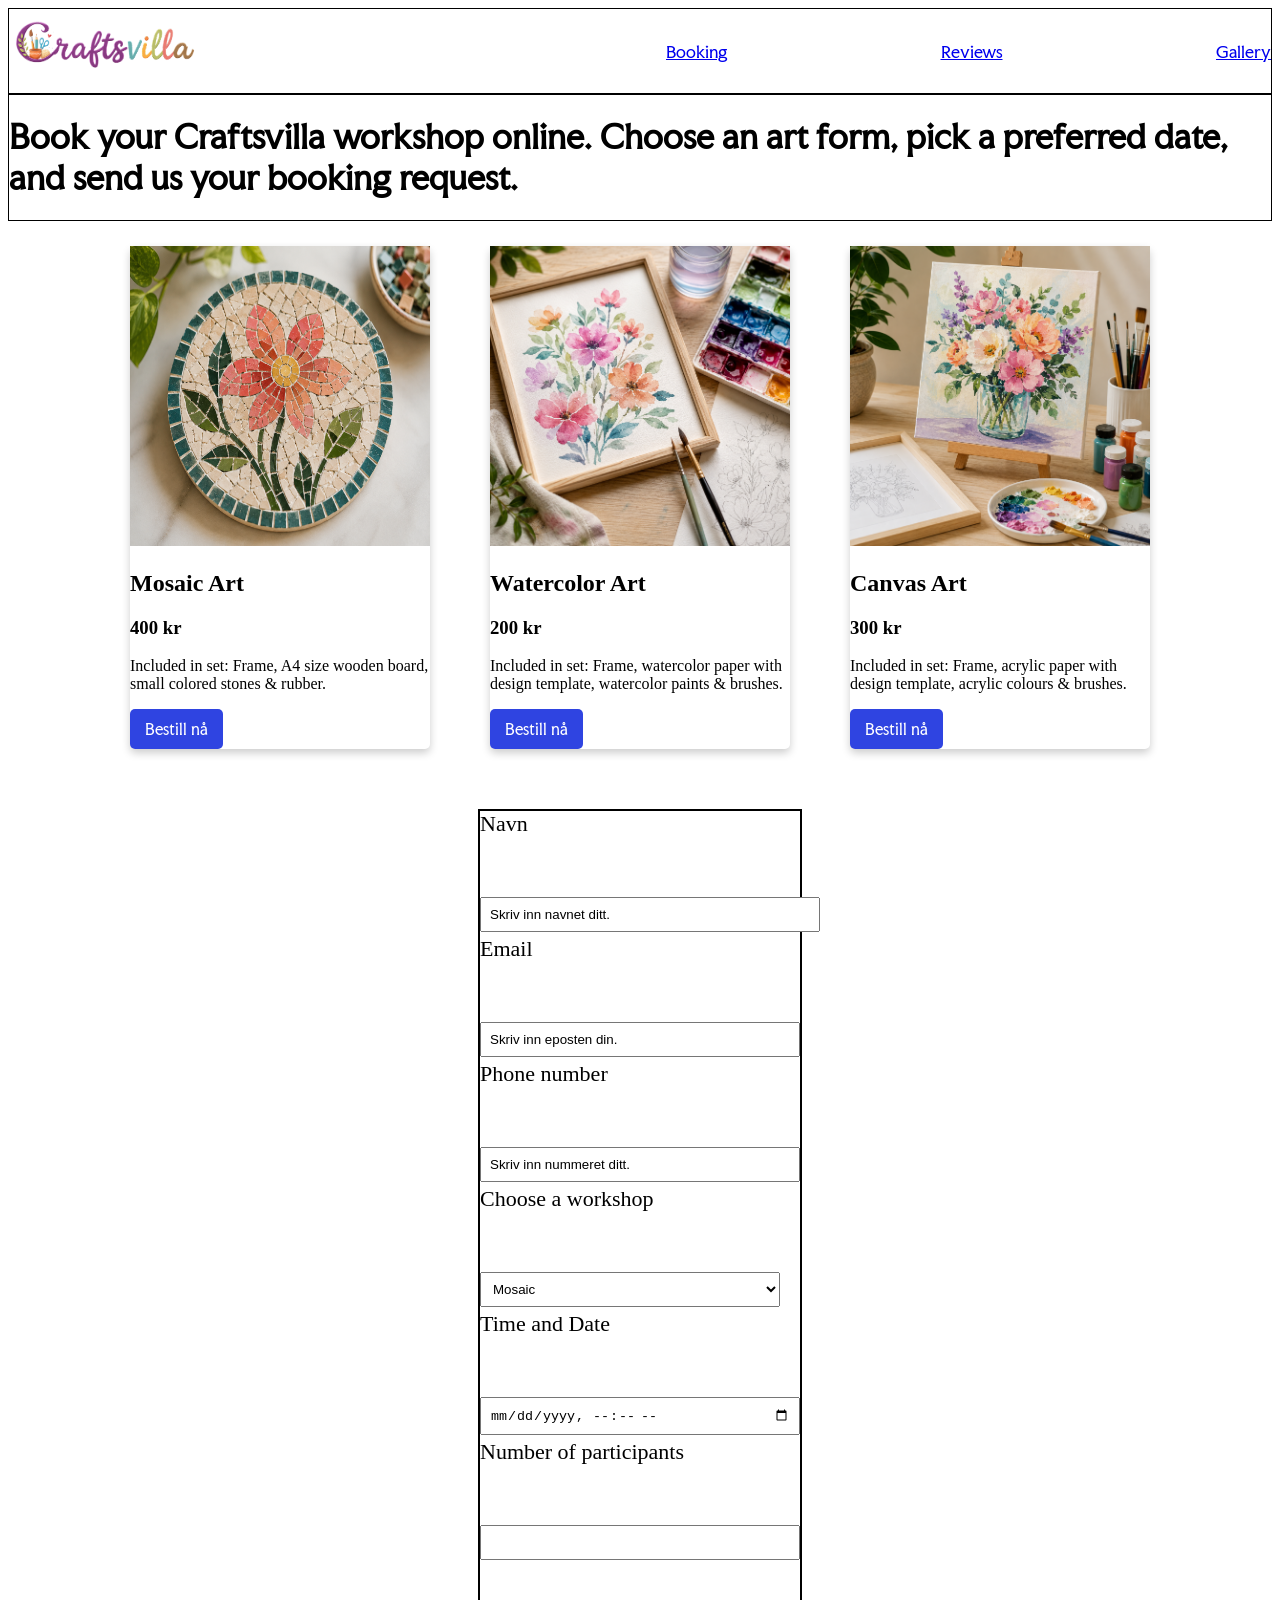
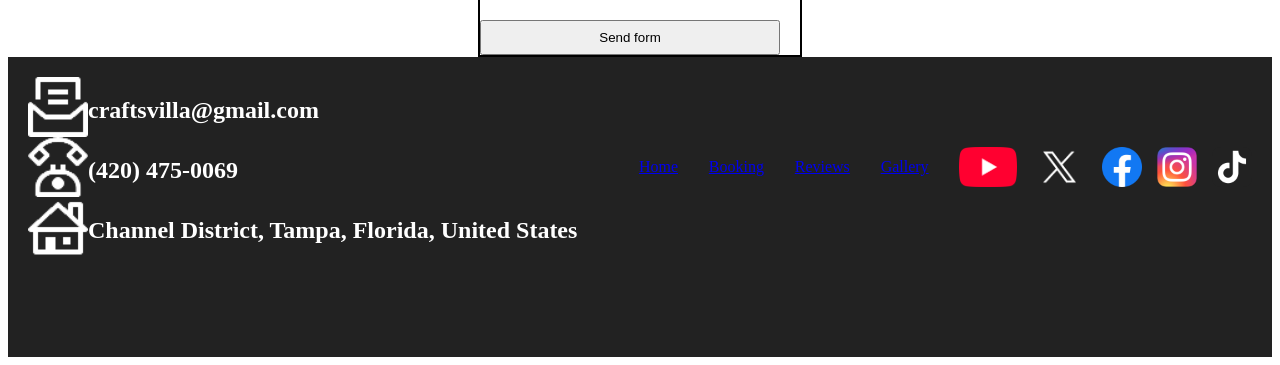
==== booking.html @ 63b982b1 "Second commit" ====
<!DOCTYPE html>
<html lang="en">
<head>
  <title>Booking - Craftsvilla</title>
  <meta charset="UTF-8">
  <meta name="viewport" content="width=device-width, initial-scale=1">
  <link rel="stylesheet" href="style.css">
  <style> @import url(https://fonts.googleapis.com/css2?family=Eagle+Lake&family=Faculty+Glyphic&display=swap);</style>
</head>
<body>
    <header>
        <nav>
            <a href="index.html">
              <img src="images/craftsvilla.png" alt="The logo of Craftsvilla">
            </a>
            <div class="nav-links"></div>
            <div id="booking">
             <a href="booking.html" title="Booking">Booking</a>
            </div>
             <div id="reviews">
                <a href="reviews.html" title="Reviews">Reviews</a>
            </div>
            <div id="gallery">
                <a href="gallery.html" title="Gallery">Gallery</a>
            </div>
        </nav>
    </header>
    <div id="intro">
    <h1>Book your Craftsvilla workshop online. Choose an art form, pick a preferred date, and send us your booking request.</h1>
    </div>
    <div class="product-cards">
                <div id="mosaic-card">
                    <img id="mosaic-img" src="images/mosaic.png" alt="">
                    <h2>Mosaic Art</h2>
                    <h3>400 kr</h3>
                    <p>Included in set: Frame, A4 size wooden board, small colored stones & rubber.</p>
                    <div class="art-button"><button>Bestill nå</button></div>
            </div>
             <div id="watercolor-card">
                    <img id="watercolor-img" src="images/watercolor.png" alt="">
                    <h2>Watercolor Art</h2>
                    <h3>200 kr</h3>
                    <p>Included in set: Frame, watercolor paper with design template, watercolor paints & brushes.</p>
                    <div class="art-button"><button>Bestill nå</button></div>
            </div>
            <div id="canvas-card">
                    <img id="canvas-img" src="images/canvas.png" alt="">
                    <h2>Canvas Art</h2>
                    <h3>300 kr</h3>
                    <p>Included in set: Frame, acrylic paper with design template, acrylic colours & brushes.</p>
                    <div class="art-button"><button>Bestill nå</button></div>
            </div>
            </div>
                <div class="form-container">
                <form action="">
                    <label for="">Navn</label> <br /><br />
                    <input
                        type="text"
                        name="name"
                        id="name"
                        value="Skriv inn navnet ditt."
                    />
                    <label for="">Email</label><br /><br />
                    <input 
                    type="text"
                    name="email"
                    id="email"
                    value="Skriv inn eposten din."
                    />
                    <label for="">Phone number</label> <br /><br />
                    <input 
                    type="text"
                    name="number"
                    id="number"
                    value="Skriv inn nummeret ditt."
                    />
                   <label for="workshop">Choose a workshop</label> <br /><br />
                   <select id="workshop" name="workshop">
                    <option value="mosaic">Mosaic</option>
                    <option value="watercolor">Watercolor</option>
                    <option value="canvas">Canvas</option>
                   </select>

                   <label for="time-date">Time and Date</label> <br /><br />
                   <input 
                   type="datetime-local"
                   name="date-time"
                   id="date-time"
                   />
                   <label for="participants">Number of participants</label> <br /><br />
                   <input 
                   type="number" 
                   name="participants" 
                   id="participants"
                   ><br /><br />
                    <input type="button" value="Send form" />

                </form>
                </div>
            
            <footer>
        <div class="footer-container">

          <div class="contact-info">

            <div class="email">
                <img src="images/email.png" alt="">
                    <h2>craftsvilla@gmail.com <h2>
                </div>

            <div class="contact">
                <img src="images/phone.png" alt="">
                    <h2>(420) 475-0069</h2>
                </div>

        <div class="location">
                <img src="images/address.png" alt="">
                    <h2>Channel District, Tampa, Florida, United States</h2>
                </div>
      </div>
      <div>
         </div class="footer-links">
         <a href="index.html">Home</a>
         <a href="index.html">Booking</a>
         <a href="index.html">Reviews</a>
         <a href="index.html">Gallery</a>
         <div>

        <div class="socialmedia">
                <img src="images/youtube.png" alt="YouTube">
                <img src="images/x.png" alt="X">
                <img src="images/facebook.png" alt="Facebook">
                <img src="images/instagram.png" alt="Instagram">
                <img src="images/tiktok.png" alt="">
            </div>
            
    </div>
    </footer>
<body>
<html>
---- style.css ----
nav {
    display: flex;
    flex-direction: row;
    justify-content: space-between;
    align-items: center;
    border: 1.5px solid black ;
}

.nav-links {
    display: flex;
    margin: 20px;
    gap: 60px;
}

nav img {
    height: 80px;
    width: 190px;
}

#booking {
    font-family: 'Faculty Glyphic';
}

#reviews {
    font-family: 'Faculty Glyphic';
}

#gallery {
    font-family: 'Faculty Glyphic';
}

.hero-content {
    display: flex;
    justify-content: space-between;
    align-items: center;
    position: relative;
    font-family: 'Faculty Glyphic';
}

#main-image {
    width: 100%;
    max-width: 1680px;
    height: 650px;
    object-fit: cover;
}

#order-button {
    position: absolute;
    bottom: 40px;
    left: 50%;
    transform: translateX(-50%);
}

#order-button button {
    background-color: #e1582f;
    color: white;
    border: none;
    padding: 10px 20px;
    border-radius: 10px;
    font-size: 20px;
    cursor: pointer;
    font-family: 'Faculty Glyphic';
}

#order-button button:hover {
    background-color: #e1592fbc;
}

#quotes {
    font-size: xx-large;
    border: 2px solid black ;
    font-family: 'Faculty Glyphic';
}

#order-button {
    cursor: pointer;
    margin-left: 0px;
}

.about {
    padding: 60px 80px;
    font-family: 'Faculty Glyphic';
}

.about > div {
    display: flex;
    gap: 60px;
    align-items: flex-start;
}

.about-us {
    width: 30%;
    margin-top: 120px;
    padding: 30px;
    background-color: white;
    border-radius: 12px;
    box-shadow: 0 4px 10px rgba(0,0,0,0.15);
}

.services {
    width: 70%;
}
.card {
    display: flex;
    flex-direction: row;
    justify-content: center;
    gap: 25px;
    margin: 15px;
    padding: 10px;
}

#mosaic-card {
  box-shadow: 0 4px 8px 0 rgba(0,0,0,0.2);
  transition: 0.3s;
  width: 300px;
  border-radius: 5px;
}

#mosaic-img {
    height: 300px;
    width: 300px;
}

#watercolor-card {
  box-shadow: 0 4px 8px 0 rgba(0,0,0,0.2);
  transition: 0.3s;
  width: 300px;
  border-radius: 5px;
}

#watercolor-img {
    height: 300px;
    width: 300px;
}

#canvas-card {
  box-shadow: 0 4px 8px 0 rgba(0,0,0,0.2);
  transition: 0.3s;
  width: 300px;
  border-radius: 5px;
}

#canvas-img {
    height: 300px;
    width: 300px;
}

#benefits {
    margin-top: 50px;
    text-align: center;
}

.benefits-container {
    display: flex;
    justify-content: center;
    gap: 30px;
}

.benefit-item img {
    width: 180px;
    height: 180px;
    object-fit: contain;
    border-radius: 50%;
}

#intro {
    font-size: medium;
    border: 1.5px solid black ;
    font-family: 'Faculty Glyphic';
}

.product-cards {
    display: flex;
    flex-direction: row;
    justify-content: center;
    gap: 60px;
    margin: 15px;
    padding: 10px;
}

#mosaic-card {
  box-shadow: 0 4px 8px 0 rgba(0,0,0,0.2);
  transition: 0.3s;
  width: 300px;
  border-radius: 5px;
}

#watercolor-card {
  box-shadow: 0 4px 8px 0 rgba(0,0,0,0.2);
  transition: 0.3s;
  width: 300px;
  border-radius: 5px;
}

#canvas-card {
  box-shadow: 0 4px 8px 0 rgba(0,0,0,0.2);
  transition: 0.3s;
  width: 300px;
  border-radius: 5px;
}

.art-button button {
    background-color: #2f44e1;
    color: white;
    border: none;
    padding: 10px 15px;
    border-radius: 5px;
    font-size: 15px;
    cursor: pointer;
    font-family: 'Faculty Glyphic';
}

.art-button button:hover {
    background-color: #2f44e1b4;
}

.form-container {
    display: flex;
    justify-content: center;
    margin-top: 50px;
}

form {
    max-width: 60%;
    font-size: 22px;
    display: flex;
    flex-direction: column;
    gap: 4px;
    border: 2.5px solid black;
}

form input,
form select {
    width: 300px;
    padding: 8px;
}

#name {
    width: 100%;
}

.review-cards {
    display: flex;
    flex-direction: row;
    background-color: #ffffff;
    max-width: 400px;
    width: 90%;
    padding: 24px;
    border-radius: 12px;
    box-shadow: 0 8px 24px rgba(0, 0, 0, 0.08);
    border: 1px solid #e2e8f0;
}
.avatar {
    width: 50px;
    height: 50px;
    border-radius: 50%;
    object-fit: cover;
}

.stars {
    color: #ecc94b;
}

#warner-review {
    display: flex;
    align-items: center;
    gap: 16px;
    margin-bottom: 16px;
}

#white-review {
    display: flex;
    align-items: center;
    gap: 16px;
    margin-bottom: 16px;
}

#homelander-review {
    display: flex;
    align-items: center;
    gap: 16px;
    margin-bottom: 16px;
}

.photo-gallery {
  display: flex;
  flex-wrap: wrap;
  gap: 15px;
  justify-content: center;
}

.gallery-img {
    height: 500px;
}

footer {
    background-color: #222;
    min-height: 260px;
    padding: 20px;
}

.footer-container {
    display: flex;
    justify-content: space-between;
    align-items: center;
}

.contact-info {
    align-items: center;
}

.email {
    display: flex;
    flex-direction: row;
    height: 60px;
    color: white;
}

.contact {
    display: flex;
    flex-direction: row;
    height: 60px;
    color: white;
}

.location {
    display: flex;
    flex-direction: row;
    height: 60px;
    color: white;
}

.footer-links {
    display: flex;
    flex-direction: column;
    gap: 10px;
}

.socialmedia {
    display: flex;
    gap: 15px;
}

.socialmedia img {
    height: 40px;
}
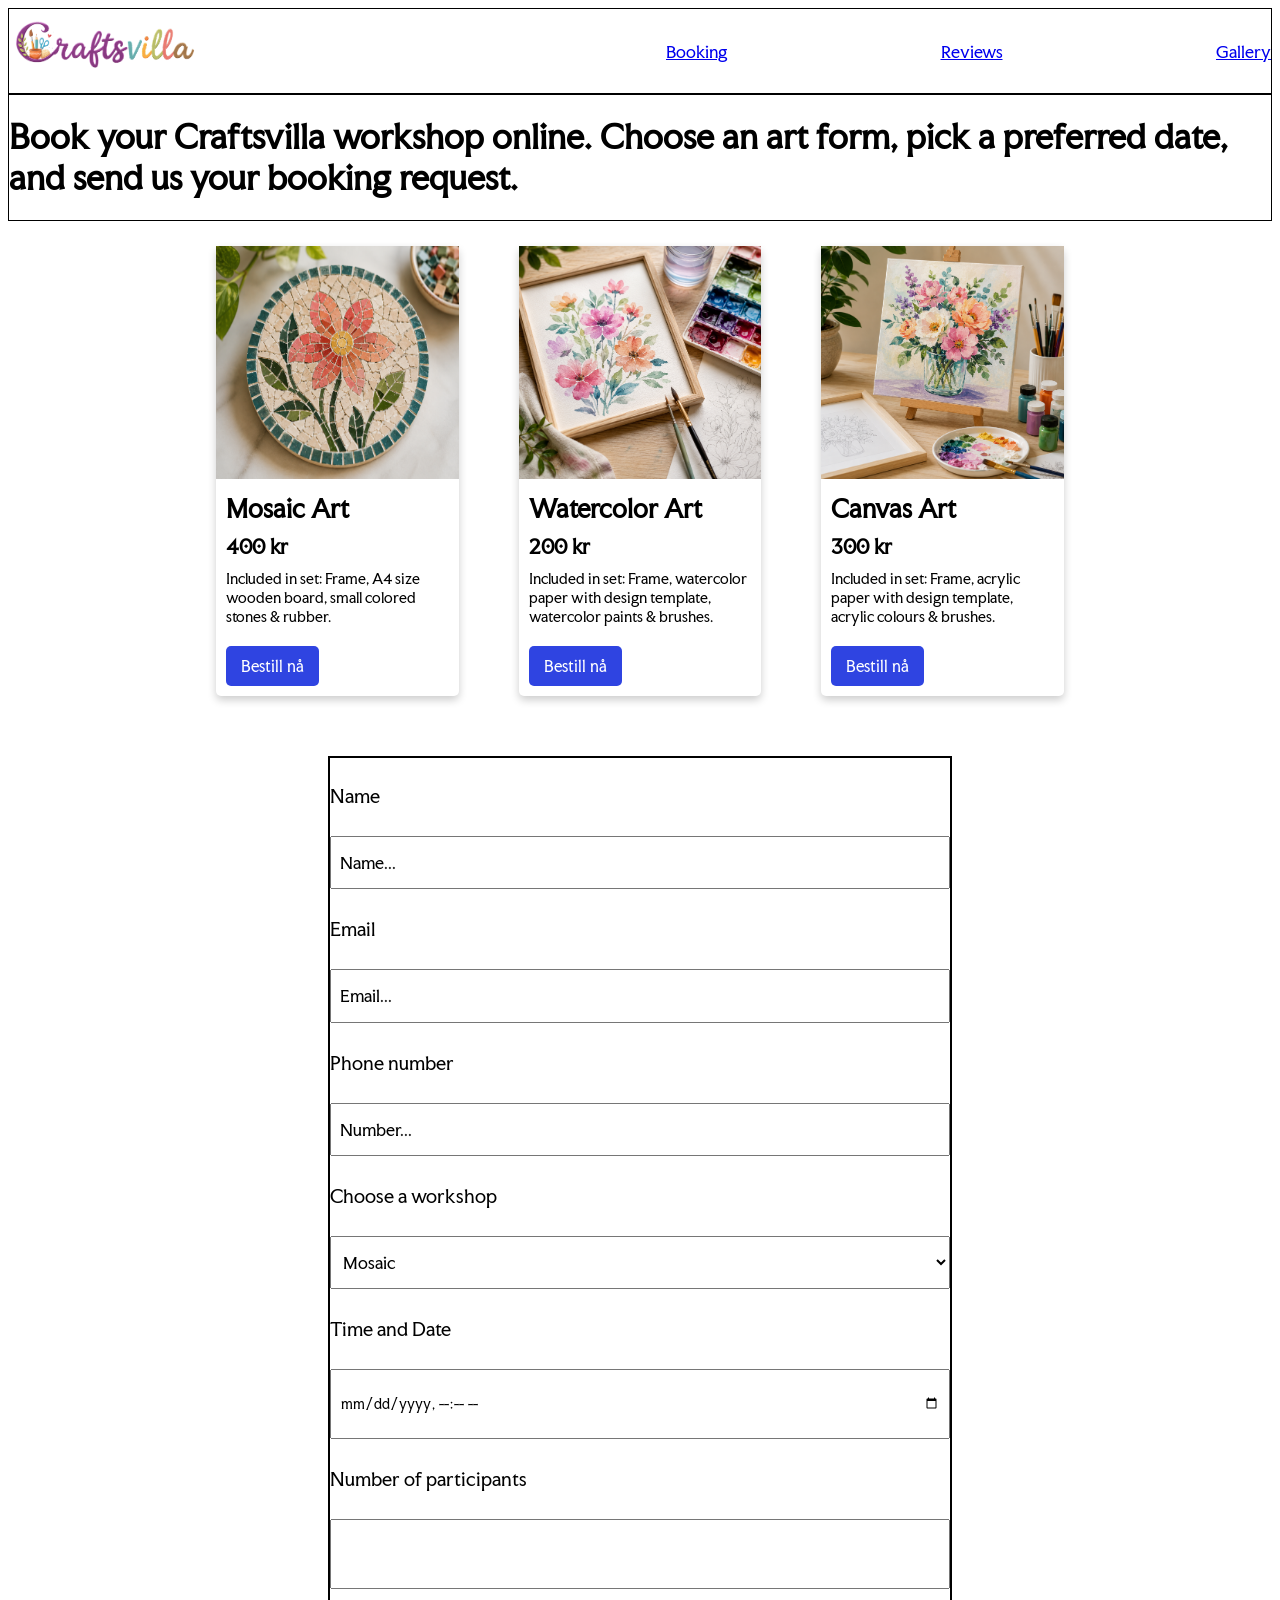
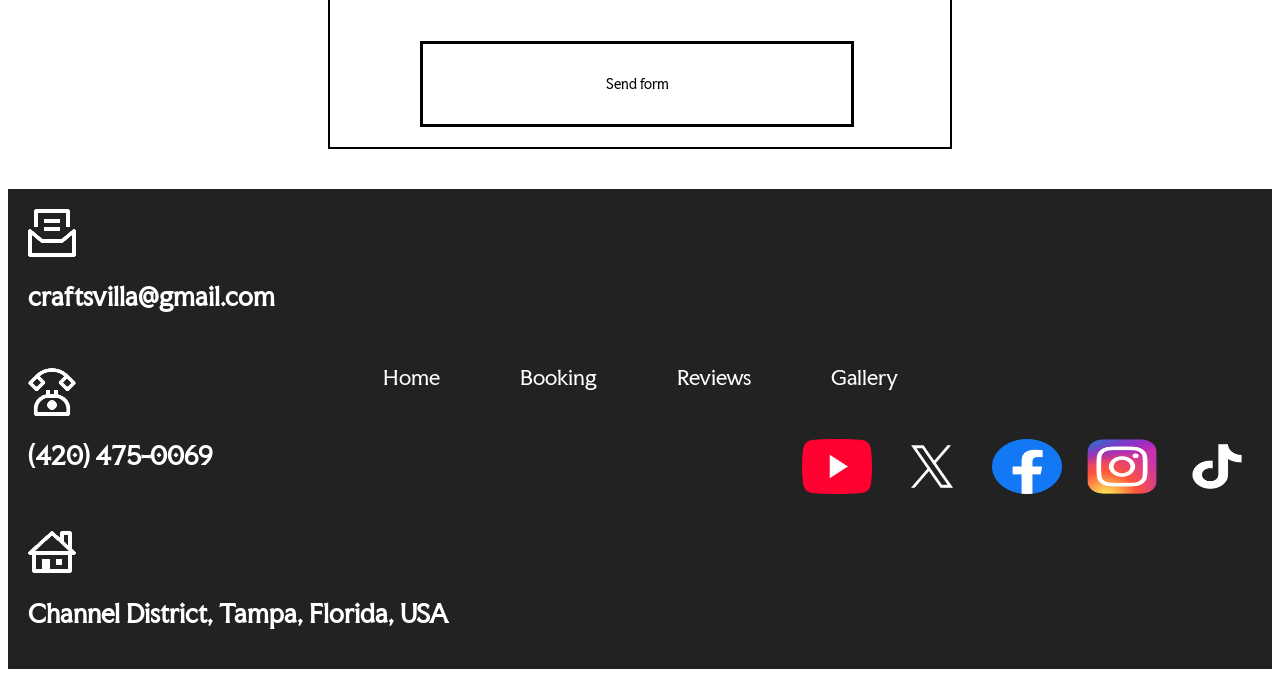
==== commit 07a46330: "third commit" ====
--- a/booking.html
+++ b/booking.html
@@ -7,6 +7,11 @@
   <link rel="stylesheet" href="style.css">
   <style> @import url(https://fonts.googleapis.com/css2?family=Eagle+Lake&family=Faculty+Glyphic&display=swap);</style>
 </head>
+<script>
+function showBookingMessage() {
+    alert("Thank you for booking with CRAFTSVILLA! We will contact you soon to confirm your spot.");
+}
+</script>
 <body>
     <header>
         <nav>
@@ -29,22 +34,22 @@
     <h1>Book your Craftsvilla workshop online. Choose an art form, pick a preferred date, and send us your booking request.</h1>
     </div>
     <div class="product-cards">
-                <div id="mosaic-card">
-                    <img id="mosaic-img" src="images/mosaic.png" alt="">
+                <div id="mosaic-card2">
+                    <img id="productmosaic-img" src="images/mosaic.png" alt="">
                     <h2>Mosaic Art</h2>
                     <h3>400 kr</h3>
                     <p>Included in set: Frame, A4 size wooden board, small colored stones & rubber.</p>
                     <div class="art-button"><button>Bestill nå</button></div>
             </div>
-             <div id="watercolor-card">
-                    <img id="watercolor-img" src="images/watercolor.png" alt="">
+             <div id="watercolor-card2">
+                    <img id="productwatercolor-img" src="images/watercolor.png" alt="">
                     <h2>Watercolor Art</h2>
                     <h3>200 kr</h3>
                     <p>Included in set: Frame, watercolor paper with design template, watercolor paints & brushes.</p>
                     <div class="art-button"><button>Bestill nå</button></div>
             </div>
-            <div id="canvas-card">
-                    <img id="canvas-img" src="images/canvas.png" alt="">
+            <div id="canvas-card2">
+                    <img id="productcanvas-img" src="images/canvas.png" alt="">
                     <h2>Canvas Art</h2>
                     <h3>300 kr</h3>
                     <p>Included in set: Frame, acrylic paper with design template, acrylic colours & brushes.</p>
@@ -52,53 +57,63 @@
             </div>
             </div>
                 <div class="form-container">
-                <form action="">
-                    <label for="">Navn</label> <br /><br />
+                <form action=""> <br>
+                    <label for="">Name</label> <br>
                     <input
                         type="text"
                         name="name"
                         id="name"
-                        value="Skriv inn navnet ditt."
+                        value="Name..."
                     />
-                    <label for="">Email</label><br /><br />
+                    <br>
+                    <label for="">Email</label><br />
                     <input 
                     type="text"
                     name="email"
                     id="email"
-                    value="Skriv inn eposten din."
+                    value="Email..."
                     />
-                    <label for="">Phone number</label> <br /><br />
+                    <br>
+                    <label for="">Phone number</label> <br />
                     <input 
                     type="text"
                     name="number"
                     id="number"
-                    value="Skriv inn nummeret ditt."
+                    value="Number..."
                     />
-                   <label for="workshop">Choose a workshop</label> <br /><br />
+                    <br>
+                   <label for="workshop">Choose a workshop</label> <br />
                    <select id="workshop" name="workshop">
                     <option value="mosaic">Mosaic</option>
                     <option value="watercolor">Watercolor</option>
                     <option value="canvas">Canvas</option>
                    </select>
+                   <br>
 
-                   <label for="time-date">Time and Date</label> <br /><br />
+                   <label for="time-date">Time and Date</label> <br />
                    <input 
                    type="datetime-local"
                    name="date-time"
                    id="date-time"
                    />
-                   <label for="participants">Number of participants</label> <br /><br />
+                   <br>
+                   <label for="participants">Number of participants</label> <br />
                    <input 
                    type="number" 
                    name="participants" 
                    id="participants"
-                   ><br /><br />
-                    <input type="button" value="Send form" />
-
+                   ><br /> <br>
+                    <input 
+                    type="button"
+                    value="Send form"
+                    id="form-button"
+                    action="/send"
+                    onclick="showBookingMessage()"
+                    />
                 </form>
                 </div>
             
-            <footer>
+<footer>
         <div class="footer-container">
 
           <div class="contact-info">
@@ -107,24 +122,26 @@
                 <img src="images/email.png" alt="">
                     <h2>craftsvilla@gmail.com <h2>
                 </div>
+                <br><br>
 
             <div class="contact">
                 <img src="images/phone.png" alt="">
                     <h2>(420) 475-0069</h2>
                 </div>
+                <br><br>
 
         <div class="location">
                 <img src="images/address.png" alt="">
-                    <h2>Channel District, Tampa, Florida, United States</h2>
+                    <h2>Channel District, Tampa, Florida, USA</h2>
                 </div>
       </div>
       <div>
-         </div class="footer-links">
-         <a href="index.html">Home</a>
-         <a href="index.html">Booking</a>
-         <a href="index.html">Reviews</a>
-         <a href="index.html">Gallery</a>
-         <div>
+        <div id="footer-links">
+    <a href="index.html">Home</a>
+    <a href="booking.html">Booking</a>
+    <a href="reviews.html">Reviews</a>
+    <a href="gallery.html">Gallery</a>
+   </div>
 
         <div class="socialmedia">
                 <img src="images/youtube.png" alt="YouTube">
--- a/style.css
+++ b/style.css
@@ -112,7 +112,6 @@
 #mosaic-card {
   box-shadow: 0 4px 8px 0 rgba(0,0,0,0.2);
   transition: 0.3s;
-  width: 300px;
   border-radius: 5px;
 }
 
@@ -153,7 +152,7 @@
 .benefits-container {
     display: flex;
     justify-content: center;
-    gap: 30px;
+    gap: 40px;
 }
 
 .benefit-item img {
@@ -178,31 +177,65 @@
     padding: 10px;
 }
 
-#mosaic-card {
+#mosaic-card2 {
   box-shadow: 0 4px 8px 0 rgba(0,0,0,0.2);
   transition: 0.3s;
-  width: 300px;
+  width: 20%;
   border-radius: 5px;
-}
-
-#watercolor-card {
+  font-family: 'Faculty Glyphic';
+}
+
+#watercolor-card2 {
   box-shadow: 0 4px 8px 0 rgba(0,0,0,0.2);
   transition: 0.3s;
-  width: 300px;
+  width: 20%;
   border-radius: 5px;
-}
-
-#canvas-card {
+  font-family: 'Faculty Glyphic';
+}
+
+#canvas-card2 {
   box-shadow: 0 4px 8px 0 rgba(0,0,0,0.2);
   transition: 0.3s;
-  width: 300px;
+  width: 20%;
   border-radius: 5px;
+  font-family: 'Faculty Glyphic';
+}
+
+#productmosaic-img {
+    width: 100%;
+    height: 233px;
+}
+
+#productwatercolor-img {
+    width: 100%;
+    height: 233px;
+}
+
+#productcanvas-img {
+    width: 100%;
+    height: 233px;
+}
+
+.product-cards h2 {
+    font-size: 24px;
+    margin: 10px;
+}
+
+.product-cards h3 {
+    font-size: 19px;
+    margin: 10px;
+}
+
+.product-cards p {
+    font-size: 14px;
+    margin: 10px;
 }
 
 .art-button button {
     background-color: #2f44e1;
     color: white;
     border: none;
+    margin: 10px;
     padding: 10px 15px;
     border-radius: 5px;
     font-size: 15px;
@@ -218,15 +251,17 @@
     display: flex;
     justify-content: center;
     margin-top: 50px;
+    margin-bottom: 40px;
 }
 
 form {
     max-width: 60%;
-    font-size: 22px;
     display: flex;
     flex-direction: column;
-    gap: 4px;
+    gap: 2px;
     border: 2.5px solid black;
+    font-size: 18px;
+    font-family: 'Faculty Glyphic';
 }
 
 form input,
@@ -236,61 +271,257 @@
 }
 
 #name {
-    width: 100%;
+    height: 40px;
+    width: 600px;
+    font-size: medium;
+    font-family: 'Faculty Glyphic';
+}
+
+#email {
+    height: 40px;
+    width: 600px;
+    font-size: medium;
+    font-family: 'Faculty Glyphic';
+}
+
+#number {
+    height: 40px;
+    width: 600px;
+    font-size: medium;
+    font-family: 'Faculty Glyphic';
+}
+
+#workshop {
+    height: 60px;
+    width: 620px;
+    font-size: medium;
+    font-family: 'Faculty Glyphic';
+}
+
+#date-time {
+    height: 60px;
+    width: 600px;
+    font-family: 'Faculty Glyphic';
+}
+
+#participants {
+    height: 60px;
+    width: 600px;
+    font-family: 'Faculty Glyphic';
+}
+
+#form-button {
+    height: 10%;
+    width: 70%;
+    margin-left: 90px;
+    margin-bottom: 20px;
+    cursor: pointer;
+    background-color: white;
+    border: 3px solid black;
+    font-family: 'Faculty Glyphic';
+}
+
+#form-button:hover {
+    background-color: #ffffff6c;
+    transform: scale(1.03);
+    transition: 0.3s;
+}
+
+.alternatives {
+    display: flex;
+    flex-direction: column;
+    gap: 10px;
+}
+
+.option {
+    display: flex;
+    align-items: center;
+    gap: 8px;
+}
+
+.option input[type="radio"] {
+    width: auto;
+    margin: 0;
+}
+
+.checkbox {
+    display: flex;
+    align-items: center;
+    gap: 8px;
+}
+
+.checkbox p {
+    font-size: 16px;
+}
+
+.permission-box {
+    display: flex;
+    flex-direction: column;
+    align-items: flex-start;
+    gap: 8px;
+}
+
+.permission-box input {
+    width: auto;
+}
+
+#select-text {
+    margin-left: 26%;
+}
+
+#img {
+    height: 10%;
+    width: 45%;
+    margin-left: 90px;
+    cursor: pointer;
+    background-color: white;
+    border: 2px solid black;
+    font-family: 'Faculty Glyphic';
+}
+
+.image-upload {
+    display: flex;
+    flex-direction: column;
+    gap: 10px;
+    width: 120%;
+    margin-left: 90px;
+}
+
+#upload {
+    height: 10%;
+    width: 560px;
+    margin-left: 90px;
+    cursor: pointer;
+    background-color: white;
+    border: 2px solid black;
+    font-family: 'Faculty Glyphic';
+}
+
+#upload:hover {
+    background-color: #ffffff6c;
+    transform: scale(1.03);
+    transition: 0.3s;
+}
+
+#feedback-button {
+    height: 80%;
+    width: 56%;
+    margin-left: 18%;
+    margin-top: 30px;
+    margin-bottom: 30px;
+    cursor: pointer;
+    background-color: rgb(186, 185, 185);
+    border: 1.5px solid black;
+    font-family: 'Faculty Glyphic';
+}
+
+#feedback-button:hover {
+    background-color: #ffffff6c;
+    transform: scale(1.03);
+    transition: 0.3s;
 }
 
 .review-cards {
     display: flex;
     flex-direction: row;
+    justify-content: center;
+    gap: 60px;
+    margin: 40px auto;
+    width: 90%;
+}
+
+.review-card {
     background-color: #ffffff;
-    max-width: 400px;
-    width: 90%;
+    width: 260px;
     padding: 24px;
     border-radius: 12px;
+    text-align: center;
     box-shadow: 0 8px 24px rgba(0, 0, 0, 0.08);
     border: 1px solid #e2e8f0;
-}
+    font-family: Faculty Glyphic;
+}
+
 .avatar {
-    width: 50px;
-    height: 50px;
+    width: 60px;
+    height: 60px;
     border-radius: 50%;
     object-fit: cover;
 }
 
 .stars {
     color: #ecc94b;
-}
-
-#warner-review {
-    display: flex;
-    align-items: center;
-    gap: 16px;
-    margin-bottom: 16px;
-}
-
-#white-review {
-    display: flex;
-    align-items: center;
-    gap: 16px;
-    margin-bottom: 16px;
-}
-
-#homelander-review {
-    display: flex;
-    align-items: center;
-    gap: 16px;
-    margin-bottom: 16px;
+    font-size: 30px;
+    margin: 20px;
+}
+
+.review-text {
+    font-size: 20px;
+    line-height: 1.4;
+    font-family: Faculty Glyphic;
+}
+
+h1 {
+    font-family: Faculty Glyphic;
 }
 
 .photo-gallery {
-  display: flex;
-  flex-wrap: wrap;
-  gap: 15px;
-  justify-content: center;
+    display: flex;
+    flex-wrap: wrap;
+    justify-content: center;
+    gap: 20px;
+    margin-top: 50px;
+    margin-bottom: 50px;
 }
 
 .gallery-img {
-    height: 500px;
+    width: 350px;
+    height: 400px;
+    object-fit: cover;
+    border-radius: 10px;
+    cursor: pointer;
+    transition: 0.3s;
+}
+
+.gallery-img:hover {
+    transform: scale(1.03);
+}
+
+#lightbox {
+    display: flex;
+    flex-direction: column;
+    justify-content: center;
+    align-items: center;
+    position: fixed;
+    z-index: 999;
+    left: 0;
+    top: 0;
+    width: 100%;
+    height: 100%;
+    background-color: rgba(0,0,0,0.9);
+    font-family: Faculty Glyphic;
+}
+
+#lightbox-img {
+    max-width: 80%;
+    max-height: 70%;
+    border-radius: 10px;
+}
+
+#lightbox-text {
+    color: white;
+    margin-top: 20px;
+    font-size: 20px;
+    text-align: center;
+    width: 60%;
+}
+
+#close-btn {
+    position: absolute;
+    top: 30px;
+    right: 50px;
+    color: white;
+    font-size: 50px;
+    cursor: pointer;
 }
 
 footer {
@@ -303,6 +534,7 @@
     display: flex;
     justify-content: space-between;
     align-items: center;
+    position: relative;
 }
 
 .contact-info {
@@ -310,37 +542,48 @@
 }
 
 .email {
-    display: flex;
-    flex-direction: row;
-    height: 60px;
-    color: white;
-}
-
+     gap: 15px;
+    align-items: center;
+    color: white;
+    font-family: Faculty Glyphic;
+}
 .contact {
-    display: flex;
-    flex-direction: row;
-    height: 60px;
-    color: white;
-}
-
+    gap: 15px;
+    align-items: center;
+    color: white;
+    font-family: Faculty Glyphic;
+}
 .location {
-    display: flex;
-    flex-direction: row;
-    height: 60px;
-    color: white;
-}
-
-.footer-links {
-    display: flex;
-    flex-direction: column;
-    gap: 10px;
+    gap: 15px;
+    align-items: center;
+    color: white;
+    font-family: Faculty Glyphic;
+}
+
+#footer-links {
+    display: flex;
+    gap: 80px;
+    justify-content: center;
+    align-items: center;
+    position: absolute;
+    left: 50%;
+    transform: translateX(-50%);
+}
+
+#footer-links a {
+    color: white;
+    text-decoration: none;
+    font-size: 20px;
+    font-family: 'Faculty Glyphic';
 }
 
 .socialmedia {
     display: flex;
-    gap: 15px;
+    gap: 25px;
+    margin-top: 75px;
 }
 
 .socialmedia img {
-    height: 40px;
+    height: 55px;
+    width: 70px;
 }
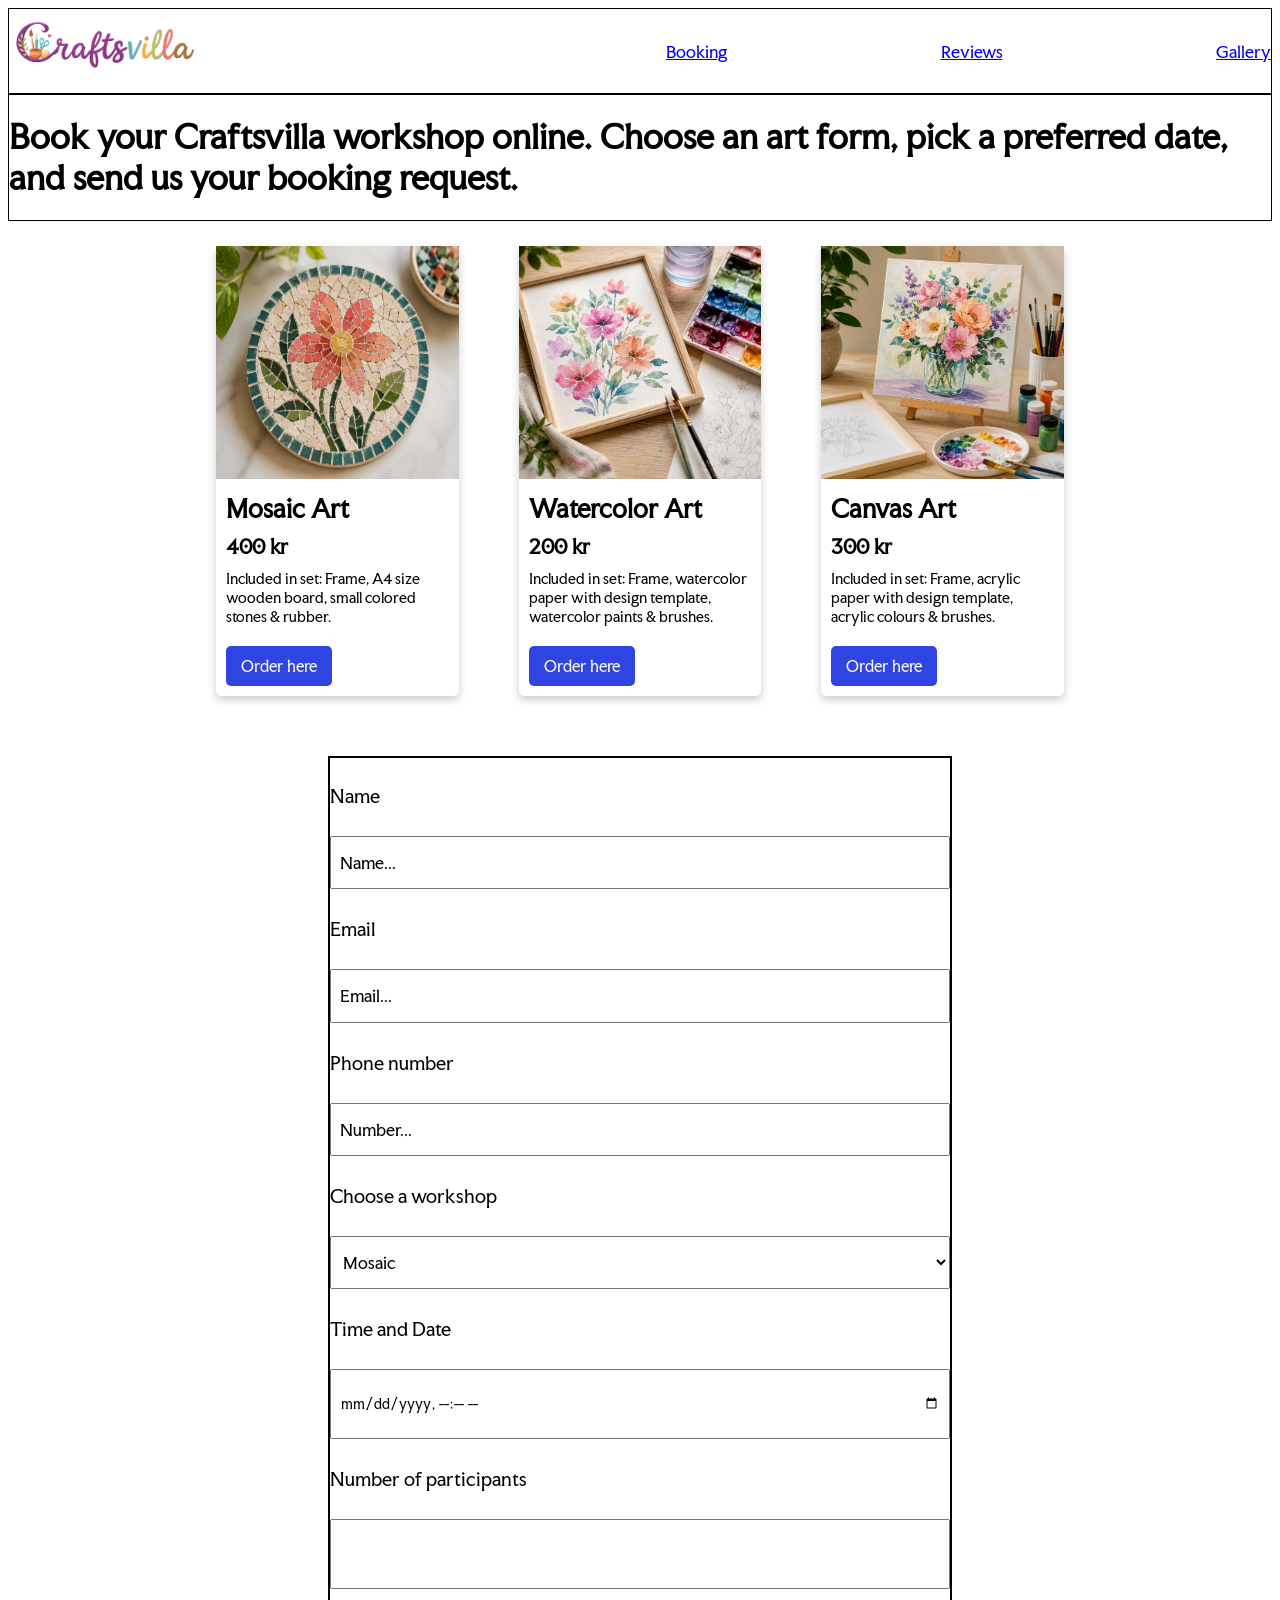
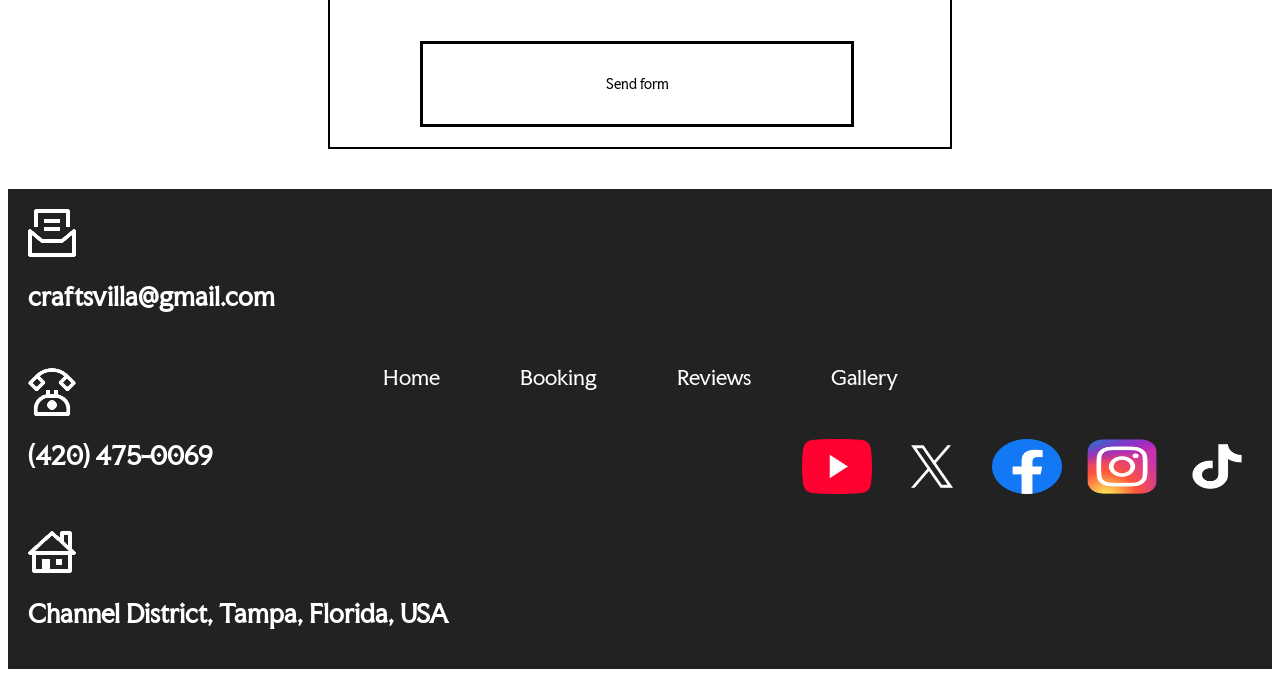
==== commit c9cdb271: "Sixth commit" ====
--- a/booking.html
+++ b/booking.html
@@ -39,21 +39,21 @@
                     <h2>Mosaic Art</h2>
                     <h3>400 kr</h3>
                     <p>Included in set: Frame, A4 size wooden board, small colored stones & rubber.</p>
-                    <div class="art-button"><button>Bestill nå</button></div>
+                    <div class="art-button"><button>Order here</button></div>
             </div>
              <div id="watercolor-card2">
                     <img id="productwatercolor-img" src="images/watercolor.png" alt="">
                     <h2>Watercolor Art</h2>
                     <h3>200 kr</h3>
                     <p>Included in set: Frame, watercolor paper with design template, watercolor paints & brushes.</p>
-                    <div class="art-button"><button>Bestill nå</button></div>
+                    <div class="art-button"><button>Order here</button></div>
             </div>
             <div id="canvas-card2">
                     <img id="productcanvas-img" src="images/canvas.png" alt="">
                     <h2>Canvas Art</h2>
                     <h3>300 kr</h3>
                     <p>Included in set: Frame, acrylic paper with design template, acrylic colours & brushes.</p>
-                    <div class="art-button"><button>Bestill nå</button></div>
+                    <div class="art-button"><button>Order here</button></div>
             </div>
             </div>
                 <div class="form-container">
